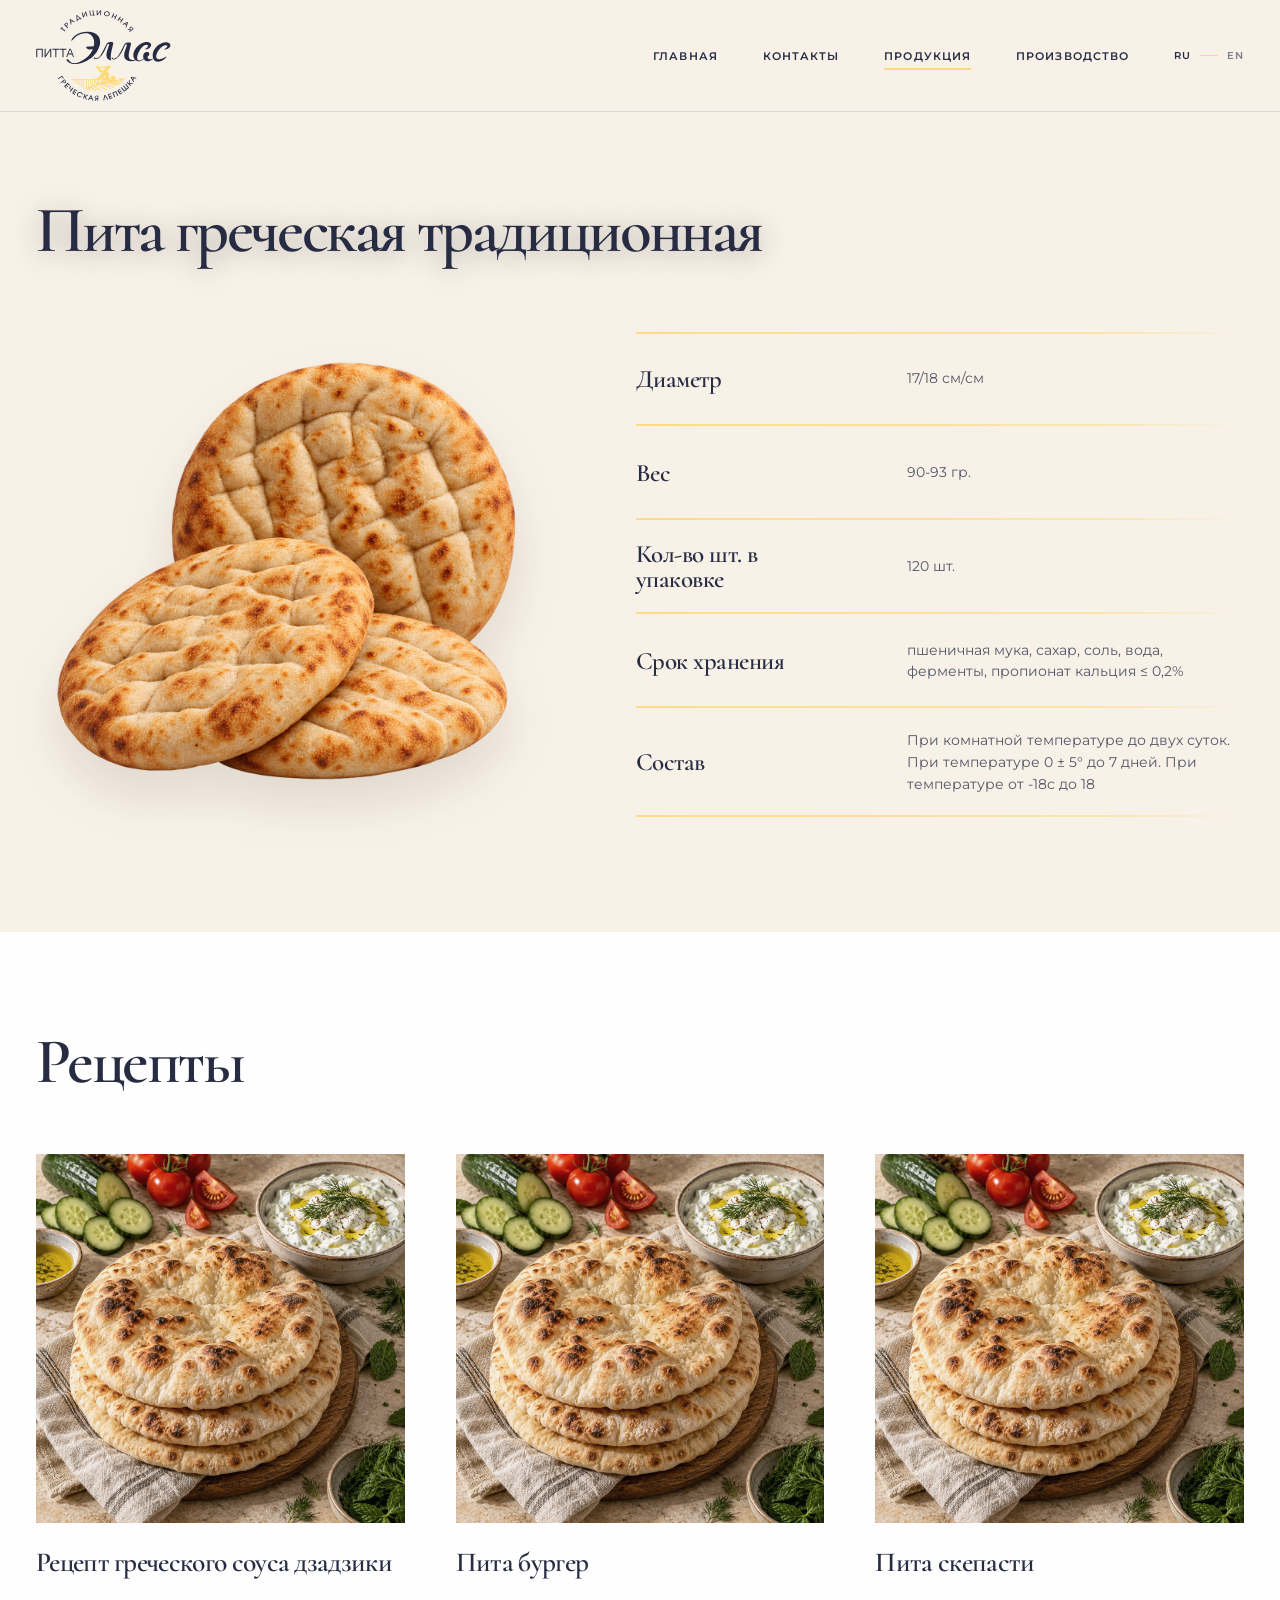
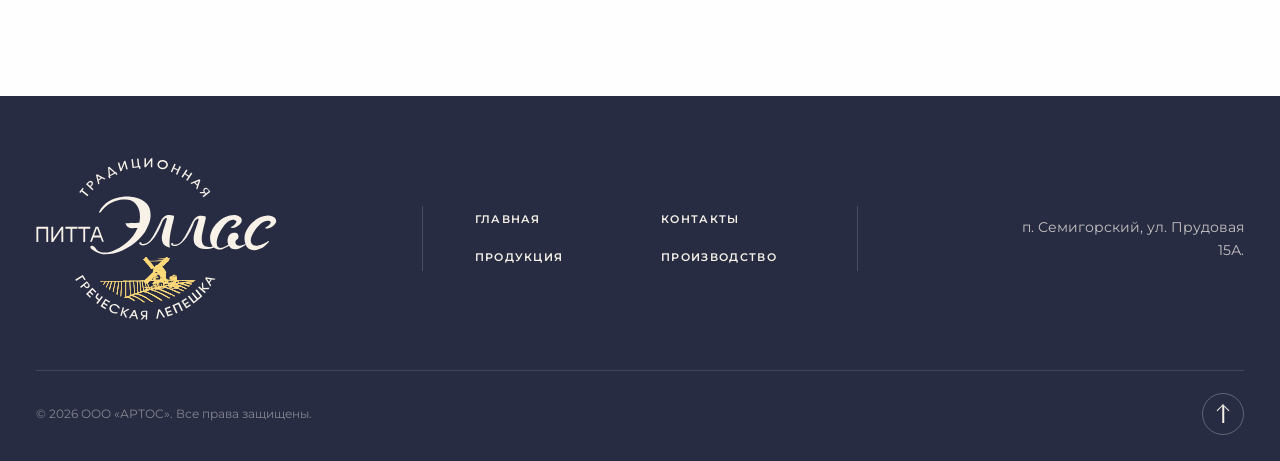
==== product.html @ bfc084a7 "Add generated recipe placeholder image" ====
<!doctype html>
<html lang="ru">
<head>
  <meta charset="utf-8">
  <meta name="viewport" content="width=device-width, initial-scale=1">
  <meta name="theme-color" content="#f7f1e8">
  <title>Пита греческая традиционная | Питта Эллас</title>
  <meta name="description" content="Пита греческая традиционная Питта Эллас">
  <link rel="preconnect" href="https://fonts.googleapis.com">
  <link rel="preconnect" href="https://fonts.gstatic.com" crossorigin>
  <link href="https://fonts.googleapis.com/css2?family=Cormorant:ital,wght@0,500;0,600;0,700;1,600&family=Montserrat:wght@400;500;600&display=swap" rel="stylesheet">
  <link rel="stylesheet" href="styles.css?v=28">
  <link rel="stylesheet" href="product.css?v=5">
</head>
<body id="top">
  <header class="header">
    <div class="header__inner">
      <a class="logo" href="index.html#top" aria-label="Питта Эллас, на главную">
        <img src="assets/logo.svg" alt="Питта Эллас">
      </a>

      <div class="header__right">
        <nav class="nav" aria-label="Основная навигация">
          <a href="index.html#top">Главная</a>
          <a href="#contacts">Контакты</a>
          <a class="is-current" href="index.html#products">Продукция</a>
          <a href="index.html#production">Производство</a>
        </nav>
        <div class="language" aria-label="Выбор языка">
          <button class="is-active" type="button" aria-pressed="true">RU</button>
          <span></span>
          <button type="button" aria-pressed="false">EN</button>
        </div>
      </div>

      <button class="menu-button" type="button" aria-label="Открыть меню" aria-expanded="false" aria-controls="mobile-menu">
        <span></span><span></span>
      </button>

      <nav class="mobile-menu" id="mobile-menu" aria-label="Мобильная навигация">
        <a href="index.html#top">Главная</a>
        <a href="#contacts">Контакты</a>
        <a href="index.html#products">Продукция</a>
        <a href="index.html#production">Производство</a>
      </nav>
    </div>
  </header>

  <main class="product-page">
    <section class="product-detail" aria-labelledby="product-title">
      <div class="product-detail__inner">
        <h1 id="product-title">Пита греческая традиционная</h1>
        <div class="product-detail__grid">
          <div class="product-detail__visual">
            <img src="assets/pita-product-placeholder.png" alt="Пита греческая традиционная">
          </div>
          <dl class="product-specs">
            <div class="product-specs__row">
              <dt>Диаметр</dt>
              <dd>17/18 см/см</dd>
            </div>
            <div class="product-specs__row">
              <dt>Вес</dt>
              <dd>90-93 гр.</dd>
            </div>
            <div class="product-specs__row">
              <dt>Кол-во шт. в упаковке</dt>
              <dd>120 шт.</dd>
            </div>
            <div class="product-specs__row">
              <dt>Срок хранения</dt>
              <dd>пшеничная мука, сахар, соль, вода, ферменты, пропионат кальция ≤ 0,2%</dd>
            </div>
            <div class="product-specs__row">
              <dt>Состав</dt>
              <dd>При комнатной температуре до двух суток. При температуре 0 ± 5° до 7 дней. При температуре от -18с до 18</dd>
            </div>
          </dl>
        </div>
      </div>
    </section>

    <section class="recipes" aria-labelledby="recipes-title">
      <div class="recipes__inner">
        <h2 id="recipes-title">Рецепты</h2>
        <div class="recipes__grid">
          <article class="recipe-card">
            <div class="recipe-card__visual">
              <img src="assets/recipe-placeholder-v1.png" alt="">
            </div>
            <h3>Рецепт греческого соуса дзадзики</h3>
          </article>
          <article class="recipe-card">
            <div class="recipe-card__visual">
              <img src="assets/recipe-placeholder-v1.png" alt="">
            </div>
            <h3>Пита бургер</h3>
          </article>
          <article class="recipe-card">
            <div class="recipe-card__visual">
              <img src="assets/recipe-placeholder-v1.png" alt="">
            </div>
            <h3>Пита скепасти</h3>
          </article>
        </div>
      </div>
    </section>
  </main>

  <footer class="footer" id="contacts">
    <div class="footer__inner">
      <div class="footer__main">
        <a class="footer__brand" href="#top" aria-label="Питта Эллас, наверх">
          <img src="assets/logo-light.svg" alt="Питта Эллас">
        </a>
        <nav class="footer__nav" aria-label="Навигация в подвале">
          <a href="index.html#top">Главная</a>
          <a href="#contacts">Контакты</a>
          <a href="index.html#products">Продукция</a>
          <a href="index.html#production">Производство</a>
        </nav>
        <div class="footer__address">
          <p>п. Семигорский, ул. Прудовая 15А.</p>
        </div>
      </div>
      <div class="footer__bottom">
        <p>© 2026 ООО «АРТОС». Все права защищены.</p>
        <a class="footer__top" href="#top" aria-label="Наверх"></a>
      </div>
    </div>
  </footer>

  <script src="script.js?v=6"></script>
</body>
</html>
---- styles.css ----
:root {
  --cream: #f7f1e8;
  --sand: #ede1d0;
  --navy: #272c43;
  --yellow: #ffda79;
  --white: #fefefe;
  --serif: "Cormorant", Georgia, serif;
  --sans: "Montserrat", "Century Gothic", sans-serif;
  --ease: cubic-bezier(.2, .75, .25, 1);
}

*, *::before, *::after { box-sizing: border-box; }

html {
  background: var(--navy);
  scroll-behavior: smooth;
}

body {
  margin: 0;
  color: var(--navy);
  background: var(--cream);
  font-family: var(--sans);
  -webkit-font-smoothing: antialiased;
}

a { color: inherit; text-decoration: none; }
button { color: inherit; font: inherit; }

.hero {
  position: relative;
  min-height: max(650px, calc(100svh - 112px));
  overflow: hidden;
  isolation: isolate;
  background: #6e4d35;
}

.hero__slider {
  position: absolute;
  z-index: -4;
  inset: 0;
  width: 100%;
  height: 100%;
  overflow: hidden;
}

.hero__track {
  width: 100%;
  height: 100%;
  display: flex;
  transform: translate3d(0, 0, 0);
  transition: transform .9s var(--ease);
  will-change: transform;
}

.hero__slide {
  position: relative;
  flex: 0 0 100%;
  width: 100%;
  height: 100%;
}

.hero__slide img {
  position: absolute;
  inset: 0;
  width: 100%;
  height: 100%;
  object-fit: cover;
  object-position: center;
}

.hero__shade {
  position: absolute;
  z-index: -3;
  inset: 0;
  background:
    linear-gradient(90deg, rgba(19, 21, 29, .42) 0%, rgba(19, 21, 29, .28) 28%, rgba(19, 21, 29, .10) 49%, transparent 68%),
    linear-gradient(180deg, rgba(19, 21, 29, .32) 0%, transparent 22%, transparent 82%, rgba(19, 21, 29, .12) 100%);
}

.hero__grain {
  position: absolute;
  z-index: 10;
  inset: 0;
  pointer-events: none;
  opacity: .1;
  mix-blend-mode: soft-light;
  background-image: url("data:image/svg+xml,%3Csvg viewBox='0 0 180 180' xmlns='http://www.w3.org/2000/svg'%3E%3Cfilter id='n'%3E%3CfeTurbulence type='fractalNoise' baseFrequency='.92' numOctaves='4' stitchTiles='stitch'/%3E%3C/filter%3E%3Crect width='100%25' height='100%25' filter='url(%23n)' opacity='.3'/%3E%3C/svg%3E");
}

.header {
  position: sticky;
  z-index: 50;
  top: 0;
  height: 112px;
  background: rgba(247, 241, 232, .97);
  border-bottom: 1px solid rgba(39, 44, 67, .12);
  backdrop-filter: blur(16px);
}

.header__inner {
  position: relative;
  width: min(calc(100% - 72px), 1460px);
  height: 100%;
  margin-inline: auto;
  display: flex;
  align-items: center;
  justify-content: space-between;
  gap: 48px;
}

.nav {
  display: flex;
  align-items: center;
  gap: clamp(34px, 3.5vw, 64px);
}

.nav a {
  position: relative;
  padding: 14px 0;
  color: var(--navy);
  font-size: 11px;
  font-weight: 600;
  letter-spacing: .1em;
  text-transform: uppercase;
  white-space: nowrap;
}

.nav a::after {
  content: "";
  position: absolute;
  left: 0;
  right: 0;
  bottom: 7px;
  height: 2px;
  background: var(--yellow);
  transform: scaleX(0);
  transform-origin: right;
  transition: transform .35s var(--ease);
}

.nav a:hover::after,
.nav a.is-current::after {
  transform: scaleX(1);
  transform-origin: left;
}

.logo {
  flex: 0 0 auto;
  width: auto;
  height: calc(100% - 20px);
  display: block;
  transition: transform .4s var(--ease);
}

.logo:hover { transform: translateY(-2px); }

.logo img {
  display: block;
  width: auto;
  height: 100%;
}

.header__right {
  display: flex;
  align-items: center;
  gap: clamp(34px, 3.5vw, 64px);
}

.language {
  display: flex;
  align-items: center;
  gap: 9px;
  color: var(--navy);
}

.language button {
  appearance: none;
  padding: 5px 0;
  border: 0;
  background: transparent;
  font-size: 10px;
  font-weight: 600;
  letter-spacing: .1em;
  opacity: .58;
  cursor: pointer;
}

.language button.is-active { opacity: 1; }
.language span { width: 18px; height: 1px; background: var(--yellow); }

.menu-button,
.mobile-menu { display: none; }

.slider-controls {
  display: flex;
  flex: 0 0 auto;
  gap: 10px;
}

.slider-arrow {
  width: 52px;
  height: 52px;
  padding: 0;
  display: grid;
  place-items: center;
  border: 1px solid rgba(254, 254, 254, .72);
  border-radius: 50%;
  color: var(--white);
  background: rgba(39, 44, 67, .18);
  backdrop-filter: blur(8px);
  cursor: pointer;
  transition: color .3s ease, background .3s ease, border-color .3s ease, transform .3s var(--ease);
}

.slider-arrow:hover {
  color: var(--navy);
  background: var(--yellow);
  border-color: var(--yellow);
  transform: translateY(-2px);
}

.slider-arrow svg {
  width: 20px;
  height: 20px;
  fill: none;
  stroke: currentColor;
  stroke-width: 1.6;
  stroke-linecap: round;
  stroke-linejoin: round;
}

.hero__content {
  width: min(calc(100% - 72px), 1460px);
  min-height: max(650px, calc(100svh - 112px));
  margin-inline: auto;
  padding: 56px 0 70px;
  display: flex;
  flex-direction: column;
  justify-content: center;
  align-items: flex-start;
  animation: content-in .8s .08s var(--ease) both;
}

h1 {
  max-width: 780px;
  margin: 0;
  color: var(--white);
  font-family: var(--serif);
  font-weight: 600;
  letter-spacing: -.035em;
  text-shadow: 0 3px 28px rgba(0, 0, 0, .34);
}

h1 > span { display: block; }

.title-brand {
  font-size: clamp(58px, 5.2vw, 84px);
  line-height: .9;
}

.title-rank {
  position: relative;
  width: fit-content;
  display: flex;
  align-items: center;
  gap: 22px;
  margin-top: 15px;
  padding-bottom: 13px;
}

.title-rank::after {
  content: "";
  position: absolute;
  left: 26px;
  right: -18px;
  bottom: 0;
  height: 5px;
  background: linear-gradient(90deg, var(--yellow) 0 82%, rgba(255, 218, 121, .12) 100%);
  clip-path: polygon(0 38%, 96% 0, 100% 42%, 97% 72%, 0 100%);
  transform: rotate(-1deg);
}

.title-rank b {
  width: auto;
  height: auto;
  flex: 0 0 auto;
  display: block;
  color: var(--yellow);
  background: transparent;
  font-size: clamp(60px, 5.4vw, 86px);
  font-weight: 700;
  line-height: .86;
  text-shadow: 0 3px 28px rgba(0, 0, 0, .24);
  transform: none;
}

.title-rank span {
  font-size: clamp(52px, 5vw, 80px);
  line-height: .9;
}

.title-production {
  margin-top: 18px;
  padding-left: 4px;
  font-family: var(--sans);
  font-size: clamp(13px, 1.2vw, 17px);
  font-weight: 600;
  letter-spacing: .18em;
  line-height: 1.2;
  text-transform: uppercase;
}

.title-product {
  margin-top: 4px;
  color: var(--sand);
  font-size: clamp(55px, 5.2vw, 84px);
  font-style: italic;
  line-height: .92;
}

.hero__lead {
  max-width: 590px;
  margin: 28px 0 0;
  color: rgba(254, 254, 254, .9);
  font-size: clamp(14px, 1.05vw, 16px);
  line-height: 1.7;
  text-shadow: 0 2px 18px rgba(0, 0, 0, .34);
}

.hero__toolbar {
  position: relative;
  z-index: 15;
  width: 100%;
  margin-top: 34px;
  display: flex;
  align-items: center;
  justify-content: space-between;
  gap: 28px;
}

.hero__actions {
  display: flex;
  flex-wrap: wrap;
  gap: 12px;
}

.button {
  min-height: 56px;
  padding: 0 30px;
  display: inline-flex;
  align-items: center;
  justify-content: center;
  border: 1px solid var(--yellow);
  border-radius: 2px;
  font-size: 10px;
  font-weight: 600;
  letter-spacing: .12em;
  text-transform: uppercase;
  transition: transform .3s var(--ease), color .3s ease, background .3s ease;
}

.button:hover { transform: translateY(-3px); }
.button--primary { color: var(--navy); background: var(--yellow); }
.button--primary:hover { background: var(--cream); border-color: var(--cream); }
.button--secondary { color: var(--white); background: rgba(19, 21, 29, .08); backdrop-filter: blur(6px); }
.button--secondary:hover { color: var(--navy); background: var(--yellow); }

.benefits {
  padding: 28px 0;
  color: var(--navy);
  background: var(--cream);
  border-top: 1px solid rgba(39, 44, 67, .08);
  border-bottom: 1px solid rgba(39, 44, 67, .08);
}

.benefits__inner {
  width: min(calc(100% - 72px), 1320px);
  margin-inline: auto;
  display: grid;
  grid-template-columns: repeat(3, minmax(0, 1fr));
  gap: clamp(20px, 3vw, 42px);
}

.benefit {
  display: flex;
  flex-direction: row;
  align-items: center;
  justify-content: center;
  gap: 18px;
  text-align: left;
}

.benefit__icon {
  position: relative;
  flex: 0 0 72px;
  width: 72px;
  height: 72px;
  display: grid;
  place-items: center;
  overflow: hidden;
  border: 0;
  border-radius: 50%;
  background: rgba(254, 254, 254, .62);
}

.benefit__icon img {
  position: absolute;
  top: 50%;
  left: 50%;
  display: block;
  width: 124px;
  height: 124px;
  max-width: none;
  object-fit: contain;
  transform: translate(-50%, -50%);
}

.benefit:nth-child(2) .benefit__icon img {
  width: 106px;
  height: 106px;
}

.benefit:nth-child(3) .benefit__icon img {
  width: 94px;
  height: 94px;
}

.benefit p {
  margin: 0;
  font-family: var(--serif);
  font-size: clamp(18px, 1.55vw, 22px);
  font-weight: 600;
  line-height: 1.2;
  white-space: nowrap;
}

.about {
  scroll-margin-top: 112px;
  padding: 118px 0;
  color: var(--navy);
  background: var(--white);
}

.about__inner {
  width: min(calc(100% - 72px), 1320px);
  margin-inline: auto;
  display: grid;
  grid-template-columns: minmax(0, .9fr) minmax(420px, 1.1fr);
  align-items: center;
  gap: clamp(70px, 10vw, 150px);
}

.about__copy {
  position: relative;
  padding-left: 30px;
}

.about__copy::before {
  content: "";
  position: absolute;
  top: 6px;
  bottom: 4px;
  left: 0;
  width: 3px;
  background: var(--yellow);
}

.about h2 {
  margin: 0;
  font-family: var(--serif);
  font-size: clamp(52px, 5vw, 76px);
  font-weight: 600;
  letter-spacing: -.035em;
  line-height: .95;
}

.about p {
  max-width: 590px;
  margin: 30px 0 0;
  color: rgba(39, 44, 67, .72);
  font-size: clamp(14px, 1.25vw, 17px);
  line-height: 1.8;
}

.about__visual {
  display: grid;
  place-items: center;
}

.about__visual img {
  display: block;
  width: min(100%, 520px);
  height: auto;
}

.products {
  scroll-margin-top: 112px;
  padding: 118px 0 132px;
  color: var(--navy);
  background: var(--cream);
}

.products__inner {
  width: min(calc(100% - 72px), 1320px);
  margin-inline: auto;
}

.products__header {
  text-align: center;
}

.products__header h2 {
  margin: 0;
  font-family: var(--serif);
  font-size: clamp(52px, 5vw, 76px);
  font-weight: 600;
  letter-spacing: -.035em;
  line-height: .95;
}

.products__header p {
  margin: 18px 0 0;
  color: rgba(39, 44, 67, .7);
  font-size: clamp(14px, 1.3vw, 18px);
  line-height: 1.55;
}

.products__grid {
  margin-top: 78px;
  display: grid;
  grid-template-columns: repeat(3, minmax(0, 1fr));
  column-gap: clamp(30px, 4vw, 58px);
  row-gap: 90px;
}

.product-card {
  min-width: 0;
  text-align: center;
}

.product-card__target {
  display: block;
}

.product-card__visual {
  height: clamp(240px, 23vw, 320px);
  margin-bottom: 30px;
  display: grid;
  place-items: center;
}

.product-card__visual img {
  width: 90%;
  height: 90%;
  object-fit: contain;
  filter: drop-shadow(0 24px 24px rgba(88, 55, 31, .13));
  transition: transform .55s var(--ease), filter .55s ease;
}

.product-card:hover .product-card__visual img {
  transform: translateY(-8px);
  filter: drop-shadow(0 32px 28px rgba(88, 55, 31, .18));
}

.product-card__footer {
  position: relative;
  min-height: 78px;
  padding-inline: 0;
  display: flex;
  align-items: flex-end;
  justify-content: center;
}

.product-card h3 {
  position: relative;
  width: fit-content;
  max-width: 100%;
  margin: 0 auto;
  padding: 0 28px 15px;
  font-family: var(--serif);
  font-size: clamp(28px, 2.35vw, 36px);
  font-weight: 600;
  letter-spacing: -.025em;
  line-height: .96;
}

.product-card h3::after {
  content: "";
  position: absolute;
  left: 0;
  right: 0;
  bottom: 0;
  height: 2px;
  background: linear-gradient(90deg, transparent, var(--yellow) 10% 90%, transparent);
}

.product-card__link {
  position: absolute;
  top: 50%;
  right: 0;
  width: 42px;
  height: 42px;
  display: none;
  place-items: center;
  border: 1px solid rgba(39, 44, 67, .22);
  border-radius: 50%;
  color: var(--navy);
  background: rgba(254, 254, 254, .62);
  box-shadow: 0 8px 22px rgba(39, 44, 67, .07);
  backdrop-filter: blur(7px);
  transform: translateY(-50%);
  transition: color .3s ease, background .3s ease, border-color .3s ease, transform .3s var(--ease);
}

.product-card__link:hover {
  color: var(--navy);
  background: var(--yellow);
  border-color: var(--yellow);
  transform: translate(4px, -50%);
}

.product-card__link img {
  width: 36px;
  height: 36px;
  display: block;
  object-fit: contain;
  transition: filter .3s ease;
}

.product-card__link:hover img {
  filter: none;
}

.partners {
  padding: 94px 0 104px;
  color: var(--navy);
  background: var(--white);
}

.partners__inner {
  width: min(calc(100% - 72px), 1320px);
  margin-inline: auto;
}

.partners__header {
  text-align: center;
}

.partners__header h2 {
  margin: 0;
  font-family: var(--serif);
  font-size: clamp(52px, 5vw, 76px);
  font-weight: 600;
  letter-spacing: -.035em;
  line-height: .95;
}

.partners__header p {
  margin: 18px 0 0;
  color: rgba(39, 44, 67, .58);
  font-size: clamp(14px, 1.2vw, 17px);
  line-height: 1.55;
}

.partners__grid {
  display: grid;
  grid-template-columns: repeat(4, minmax(0, 1fr));
  gap: 1px;
  margin-top: 68px;
  background: rgba(39, 44, 67, .09);
}

.partner-logo {
  display: flex;
  min-height: 176px;
  align-items: center;
  justify-content: center;
  padding: 30px;
  background: var(--white);
  transition: background-color .35s ease;
}

.partner-logo img {
  display: block;
  max-width: 100%;
  max-height: 108px;
  object-fit: contain;
  filter: grayscale(1) contrast(.96);
  opacity: .68;
  transition: filter .35s ease, opacity .35s ease, transform .35s ease;
}

.partner-logo--wide img {
  width: min(82%, 230px);
  max-height: 88px;
}

.partner-logo--round img {
  width: 108px;
  height: 108px;
}

.partner-logo--large img {
  width: 122px;
  height: 122px;
  max-height: 122px;
}

.partner-logo:hover {
  background: rgba(247, 241, 232, .58);
}

.partner-logo:hover img {
  filter: none;
  opacity: 1;
  transform: scale(1.035);
}

.partner-logo--inverse img {
  filter: brightness(0);
  opacity: .68;
}

.partner-logo--inverse:hover {
  background: var(--navy);
}

.partner-logo--inverse:hover img {
  filter: none;
}

.footer {
  padding: 62px 0 26px;
  color: var(--cream);
  background: var(--navy);
}

.footer__inner {
  width: min(calc(100% - 72px), 1380px);
  margin-inline: auto;
}

.footer__main {
  display: grid;
  grid-template-columns: minmax(220px, 1fr) minmax(400px, 1.35fr) minmax(220px, 1fr);
  gap: clamp(36px, 5vw, 86px);
  align-items: center;
}

.footer__brand {
  display: inline-flex;
  justify-self: start;
}

.footer__brand img {
  display: block;
  width: clamp(220px, 19vw, 278px);
  height: auto;
}

.footer__nav {
  display: grid;
  grid-template-columns: repeat(2, minmax(120px, 1fr));
  gap: 22px 42px;
  padding: 6px clamp(34px, 4vw, 64px);
  border-right: 1px solid rgba(247, 241, 232, .16);
  border-left: 1px solid rgba(247, 241, 232, .16);
}

.footer__nav a {
  position: relative;
  width: fit-content;
  color: var(--cream);
  font-size: 11px;
  font-weight: 600;
  letter-spacing: .12em;
  line-height: 1.4;
  text-transform: uppercase;
  transition: color .25s ease;
}

.footer__nav a:hover {
  color: var(--yellow);
}

.footer__nav a::after {
  content: "";
  position: absolute;
  right: 0;
  bottom: -7px;
  left: 0;
  height: 1px;
  background: var(--yellow);
  transform: scaleX(0);
  transform-origin: left;
  transition: transform .25s ease;
}

.footer__nav a:hover::after {
  transform: scaleX(1);
}

.footer__address {
  justify-self: end;
  max-width: 250px;
  text-align: right;
}

.footer__address p,
.footer__bottom p {
  margin: 0;
}

.footer__address p {
  color: rgba(247, 241, 232, .76);
  font-size: 14px;
  line-height: 1.65;
}

.footer__bottom {
  display: flex;
  align-items: center;
  justify-content: space-between;
  margin-top: 50px;
  padding-top: 22px;
  border-top: 1px solid rgba(247, 241, 232, .13);
  color: rgba(247, 241, 232, .46);
  font-size: 12px;
  line-height: 1.6;
}

.footer__top {
  position: relative;
  width: 42px;
  height: 42px;
  flex: 0 0 42px;
  border: 1px solid rgba(247, 241, 232, .28);
  border-radius: 50%;
  color: var(--cream);
  transition: border-color .25s ease, color .25s ease, transform .25s ease;
}

.footer__top::before {
  content: "";
  position: absolute;
  top: 12px;
  left: 50%;
  width: 9px;
  height: 9px;
  border-top: 1.5px solid currentColor;
  border-left: 1.5px solid currentColor;
  transform: translateX(-50%) rotate(45deg);
}

.footer__top::after {
  content: "";
  position: absolute;
  top: 12px;
  left: 50%;
  width: 1.5px;
  height: 17px;
  background: currentColor;
  transform: translateX(-50%);
}

.footer__top:hover {
  border-color: var(--yellow);
  color: var(--yellow);
  transform: translateY(-3px);
}

body.has-dialog {
  overflow: hidden;
}

.partner-dialog {
  width: min(calc(100% - 40px), 820px);
  max-width: none;
  padding: 0;
  overflow: hidden;
  color: var(--navy);
  background: var(--cream);
  border: 0;
  border-radius: 2px;
  box-shadow: 0 30px 90px rgba(19, 21, 29, .35);
}

.partner-dialog::backdrop {
  background: rgba(19, 21, 29, .62);
  backdrop-filter: blur(5px);
}

.partner-dialog[open] {
  animation: dialog-in .4s var(--ease) both;
}

.partner-dialog__layout {
  display: grid;
  grid-template-columns: 250px minmax(0, 1fr);
  min-height: 520px;
}

.partner-dialog__brand {
  display: flex;
  align-items: center;
  justify-content: center;
  padding: 40px 30px;
  background: var(--navy);
}

.partner-dialog__brand img {
  display: block;
  width: 205px;
  max-width: 100%;
  height: auto;
}

.partner-dialog__content {
  position: relative;
  padding: 66px 64px 58px;
}

.partner-dialog__content h2 {
  max-width: 360px;
  margin: 0 0 48px;
  font-family: var(--serif);
  font-size: clamp(48px, 5vw, 66px);
  font-weight: 600;
  letter-spacing: -.035em;
  line-height: .9;
}

.partner-dialog__close {
  position: absolute;
  top: 24px;
  right: 24px;
  width: 38px;
  height: 38px;
  padding: 0;
  cursor: pointer;
  background: transparent;
  border: 1px solid rgba(39, 44, 67, .18);
  border-radius: 50%;
  transition: border-color .25s ease, transform .25s ease;
}

.partner-dialog__close::before,
.partner-dialog__close::after {
  content: "";
  position: absolute;
  top: 50%;
  left: 50%;
  width: 14px;
  height: 1.5px;
  background: currentColor;
}

.partner-dialog__close::before {
  transform: translate(-50%, -50%) rotate(45deg);
}

.partner-dialog__close::after {
  transform: translate(-50%, -50%) rotate(-45deg);
}

.partner-dialog__close:hover {
  border-color: var(--yellow);
  transform: rotate(5deg);
}

.partner-form {
  display: grid;
  gap: 28px;
}

.partner-form label {
  display: grid;
  gap: 9px;
}

.partner-form label span {
  font-size: 10px;
  font-weight: 600;
  letter-spacing: .13em;
  text-transform: uppercase;
}

.partner-form input {
  width: 100%;
  padding: 7px 0 12px;
  color: var(--navy);
  background: transparent;
  border: 0;
  border-bottom: 1px solid rgba(39, 44, 67, .28);
  border-radius: 0;
  outline: 0;
  font: 16px/1.4 var(--sans);
  transition: border-color .25s ease;
}

.partner-form input:focus {
  border-bottom-color: var(--yellow);
}

.partner-form__submit {
  min-height: 54px;
  margin-top: 6px;
  padding: 0 28px;
  cursor: pointer;
  color: var(--navy);
  background: var(--yellow);
  border: 1px solid var(--yellow);
  font-size: 10px;
  font-weight: 600;
  letter-spacing: .12em;
  text-transform: uppercase;
  transition: color .25s ease, background-color .25s ease;
}

.partner-form__submit:hover {
  color: var(--cream);
  background: var(--navy);
  border-color: var(--navy);
}

@keyframes dialog-in {
  from { opacity: 0; transform: translateY(24px) scale(.985); }
  to { opacity: 1; transform: none; }
}

@keyframes image-in {
  from { opacity: 0; transform: scale(1.025); }
  to { opacity: 1; transform: none; }
}

@keyframes content-in {
  from { opacity: 0; transform: translateY(20px); }
  to { opacity: 1; transform: none; }
}

@media (max-width: 1100px) {
  .header__inner { gap: 30px; }
  .nav, .header__right { gap: 24px; }
  .nav a { font-size: 9px; }
}

@media (max-width: 820px) {
  .hero { min-height: max(680px, calc(100svh - 88px)); }
  .hero__slide img { object-position: 63% center; }
  .hero__shade {
    background:
      linear-gradient(90deg, rgba(19, 21, 29, .48), rgba(19, 21, 29, .24) 58%, rgba(19, 21, 29, .08)),
      linear-gradient(180deg, rgba(19, 21, 29, .32), transparent 30%, transparent 75%, rgba(19, 21, 29, .16));
  }
  .header { height: 88px; }
  .header__inner {
    width: calc(100% - 40px);
  }
  .nav, .header__right { display: none; }
  .menu-button {
    display: block;
    width: 46px;
    height: 46px;
    padding: 0;
    border: 1px solid rgba(39, 44, 67, .3);
    border-radius: 50%;
    background: transparent;
    cursor: pointer;
  }
  .menu-button span {
    display: block;
    width: 17px;
    height: 1px;
    margin: 5px auto;
    background: var(--navy);
    transition: transform .3s var(--ease);
  }
  .menu-button[aria-expanded="true"] span:first-child { transform: translateY(3px) rotate(45deg); }
  .menu-button[aria-expanded="true"] span:last-child { transform: translateY(-3px) rotate(-45deg); }
  .mobile-menu {
    position: absolute;
    top: 88px;
    left: -20px;
    right: -20px;
    padding: 22px 20px;
    background: rgba(39, 44, 67, .96);
    border-bottom: 1px solid rgba(254, 254, 254, .18);
  }
  .mobile-menu.is-open { display: grid; }
  .mobile-menu a {
    padding: 13px 0;
    border-bottom: 1px solid rgba(254, 254, 254, .14);
    color: var(--white);
    font-size: 10px;
    font-weight: 600;
    letter-spacing: .12em;
    text-transform: uppercase;
  }
  .hero__content {
    width: calc(100% - 40px);
    min-height: max(680px, calc(100svh - 88px));
    padding: 70px 0 90px;
  }
  h1 { max-width: 620px; }
  .slider-arrow { width: 46px; height: 46px; }
  .benefits { padding: 24px 0; }
  .benefits__inner { width: calc(100% - 40px); gap: 18px; }
  .benefit { flex-direction: column; gap: 10px; text-align: center; }
  .benefit__icon { width: 64px; height: 64px; flex-basis: 64px; }
  .benefit__icon img { width: 112px; height: 112px; }
  .benefit p { font-size: 15px; }
  .about { scroll-margin-top: 88px; padding: 88px 0; }
  .about__inner { width: calc(100% - 40px); grid-template-columns: 1fr 1fr; gap: 46px; }
  .about__copy { padding-left: 22px; }
  .products { scroll-margin-top: 88px; padding: 88px 0 100px; }
  .products__inner { width: calc(100% - 40px); }
  .products__grid { grid-template-columns: repeat(2, minmax(0, 1fr)); margin-top: 60px; column-gap: 34px; row-gap: 72px; }
  .product-card__visual { height: clamp(230px, 40vw, 330px); margin-bottom: 24px; }
  .partners { padding: 80px 0 88px; }
  .partners__inner { width: calc(100% - 40px); }
  .partners__grid { grid-template-columns: repeat(2, minmax(0, 1fr)); margin-top: 56px; }
  .footer__inner { width: calc(100% - 40px); }
  .footer__main { grid-template-columns: 190px minmax(0, 1fr); gap: 34px; }
  .footer__brand img { width: 205px; }
  .footer__nav { gap: 20px 28px; padding: 8px 0 8px 34px; border-right: 0; }
  .footer__address { grid-column: 1 / -1; justify-self: center; max-width: none; text-align: center; }
}

@media (max-width: 560px) {
  .hero__slide img { object-position: 68% center; }
  .hero__shade {
    background:
      linear-gradient(90deg, rgba(19, 21, 29, .52), rgba(19, 21, 29, .30) 70%, rgba(19, 21, 29, .14)),
      linear-gradient(180deg, rgba(19, 21, 29, .32), transparent 30%, transparent 75%, rgba(19, 21, 29, .20));
  }
  .title-brand { font-size: clamp(46px, 13.4vw, 62px); }
  .title-rank { gap: 14px; margin-top: 12px; }
  .title-rank::after { left: 16px; right: -8px; height: 4px; }
  .title-rank b { width: auto; height: auto; font-size: 50px; }
  .title-rank span { font-size: clamp(43px, 12.5vw, 58px); }
  .title-production { margin-top: 15px; font-size: 10px; letter-spacing: .14em; }
  .title-product { font-size: clamp(45px, 13vw, 60px); }
  .hero__lead { margin-top: 24px; font-size: 13px; line-height: 1.62; }
  .hero__toolbar { margin-top: 28px; flex-direction: column; align-items: flex-end; }
  .hero__actions { width: 100%; }
  .button { width: 100%; min-height: 52px; }
  .slider-arrow { width: 42px; height: 42px; }
  .benefits { padding: 24px 0; }
  .benefits__inner { grid-template-columns: 1fr; gap: 16px; }
  .benefit { flex-direction: row; justify-content: flex-start; gap: 16px; text-align: left; }
  .benefit p { font-size: 18px; }
  .about { padding: 72px 0 78px; }
  .about__inner { grid-template-columns: 1fr; gap: 52px; }
  .about__visual { order: -1; }
  .about__visual img { width: min(86%, 360px); }
  .about p { margin-top: 24px; }
  .products { padding: 72px 0 84px; }
  .products__grid { grid-template-columns: 1fr; margin-top: 50px; row-gap: 64px; }
  .product-card__visual { height: min(78vw, 360px); }
  .product-card__visual { margin-bottom: 20px; }
  .product-card__footer { min-height: 72px; padding-inline: 0; }
  .product-card__link { width: 40px; height: 40px; }
  .partners { padding: 68px 0 72px; }
  .partners__grid { margin-top: 44px; }
  .partner-logo { min-height: 132px; padding: 22px 16px; }
  .partner-logo img { max-height: 84px; }
  .partner-logo--wide img { width: min(90%, 180px); max-height: 68px; }
  .partner-logo--round img { width: 78px; height: 78px; }
  .partner-logo--large img { width: 88px; height: 88px; max-height: 88px; }
  .footer { padding: 46px 0 24px; }
  .footer__main { grid-template-columns: 1fr; gap: 36px; }
  .footer__brand { justify-self: center; }
  .footer__brand img { width: min(68vw, 230px); }
  .footer__nav { width: 100%; gap: 18px 20px; padding: 28px 0; border-right: 0; border-left: 0; border-top: 1px solid rgba(247, 241, 232, .14); border-bottom: 1px solid rgba(247, 241, 232, .14); }
  .footer__nav a { justify-self: center; font-size: 10px; }
  .footer__address { justify-self: center; text-align: center; }
  .footer__address p { font-size: 13px; }
  .footer__bottom { margin-top: 34px; padding-top: 20px; text-align: left; font-size: 11px; }
  .footer__top { width: 40px; height: 40px; flex-basis: 40px; margin-left: 24px; }
  .partner-dialog { width: min(calc(100% - 24px), 460px); }
  .partner-dialog__layout { grid-template-columns: 1fr; min-height: 0; }
  .partner-dialog__brand { min-height: 112px; padding: 18px 72px; }
  .partner-dialog__brand img { width: 178px; }
  .partner-dialog__content { padding: 42px 28px 32px; }
  .partner-dialog__content h2 { margin-bottom: 34px; font-size: 46px; }
  .partner-dialog__close { top: 18px; right: 18px; color: var(--cream); border-color: rgba(247, 241, 232, .36); transform: translateY(-112px); }
  .partner-dialog__close:hover { border-color: var(--yellow); transform: translateY(-112px) rotate(5deg); }
  .partner-form { gap: 22px; }
}

@media (prefers-reduced-motion: reduce) {
  *, *::before, *::after { animation: none !important; transition: none !important; }
}
---- product.css ----
.product-page {
  background: var(--cream);
}

.product-detail {
  padding: 88px 0 108px;
  background: var(--cream);
}

.product-detail__inner,
.recipes__inner {
  width: min(calc(100% - 72px), 1320px);
  margin-inline: auto;
}

.product-detail h1,
.recipes h2 {
  margin: 0;
  font-family: var(--serif);
  font-weight: 600;
  letter-spacing: -.04em;
  line-height: .95;
}

.product-detail h1 {
  max-width: none;
  color: var(--navy);
  font-size: clamp(52px, 5.1vw, 74px);
  white-space: nowrap;
}

.product-detail__grid {
  display: grid;
  grid-template-columns: minmax(0, .9fr) minmax(460px, 1.1fr);
  gap: clamp(64px, 8vw, 118px);
  align-items: center;
  margin-top: 64px;
}

.product-detail__visual {
  position: relative;
  display: grid;
  min-height: 490px;
  place-items: center;
  background: transparent;
}

.product-detail__visual img {
  position: relative;
  z-index: 1;
  width: 100%;
  height: 100%;
  object-fit: contain;
  filter: drop-shadow(0 26px 24px rgba(88, 55, 31, .13));
}

.product-specs {
  margin: 0;
}

.product-specs__row {
  position: relative;
  display: grid;
  grid-template-columns: minmax(190px, .78fr) minmax(0, 1.22fr);
  min-height: 94px;
  background-image: linear-gradient(90deg, rgba(255, 218, 121, .9) 0%, rgba(255, 218, 121, .52) 76%, rgba(255, 218, 121, 0) 100%);
  background-repeat: no-repeat;
  background-position: left bottom;
  background-size: 100% 2px;
}

.product-specs__row:first-child::before {
  content: "";
  position: absolute;
  top: 0;
  right: 0;
  left: 0;
  height: 2px;
  background: linear-gradient(90deg, rgba(255, 218, 121, .9) 0%, rgba(255, 218, 121, .52) 76%, rgba(255, 218, 121, 0) 100%);
}

.product-specs dt,
.product-specs dd {
  display: flex;
  align-items: center;
  margin: 0;
  padding: 22px 0;
  line-height: 1.55;
}

.product-specs dt {
  padding-right: 28px;
  font-family: var(--serif);
  font-size: 25px;
  font-weight: 600;
  letter-spacing: -.02em;
  line-height: 1;
}

.product-specs dd {
  padding-left: 34px;
  color: rgba(39, 44, 67, .78);
  font-size: 14px;
}

.recipes {
  padding: 100px 0 118px;
  background: var(--white);
}

.recipes h2 {
  font-size: clamp(52px, 5vw, 74px);
}

.recipes__grid {
  display: grid;
  grid-template-columns: repeat(3, minmax(0, 1fr));
  gap: clamp(28px, 4vw, 54px);
  margin-top: 62px;
}

.recipe-card {
  min-width: 0;
}

.recipe-card__visual {
  position: relative;
  aspect-ratio: 1;
  overflow: hidden;
  background: var(--sand);
}

.recipe-card__visual img {
  width: 100%;
  height: 100%;
  object-fit: cover;
  filter: saturate(.88) contrast(.96);
  transition: transform .7s var(--ease), filter .45s ease;
}

.recipe-card:hover .recipe-card__visual img {
  transform: scale(1.035);
  filter: saturate(1) contrast(1);
}

.recipe-card h3 {
  margin: 25px 0 0;
  font-family: var(--serif);
  font-size: clamp(24px, 2.15vw, 32px);
  font-weight: 600;
  letter-spacing: -.025em;
  line-height: 1.08;
}

@media (max-width: 980px) {
  .product-detail h1 {
    white-space: normal;
  }

  .product-detail__grid {
    grid-template-columns: 1fr;
  }

  .product-detail__visual {
    min-height: 460px;
  }

  .recipes__grid {
    grid-template-columns: repeat(2, minmax(0, 1fr));
  }
}

@media (max-width: 560px) {
  .product-detail {
    padding: 62px 0 76px;
  }

  .product-detail__inner,
  .recipes__inner {
    width: calc(100% - 40px);
  }

  .product-detail h1 {
    font-size: 48px;
  }

  .product-detail__grid {
    gap: 42px;
    margin-top: 46px;
  }

  .product-detail__visual {
    min-height: 330px;
  }

  .product-specs__row {
    grid-template-columns: 1fr;
  }

  .product-specs dt,
  .product-specs dd {
    padding: 16px 0;
  }

  .product-specs dt {
    padding-bottom: 5px;
    font-size: 24px;
  }

  .product-specs dd {
    padding-top: 5px;
    border-left: 0;
  }

  .recipes {
    padding: 74px 0 84px;
  }

  .recipes__grid {
    grid-template-columns: 1fr;
    gap: 52px;
    margin-top: 44px;
  }

}
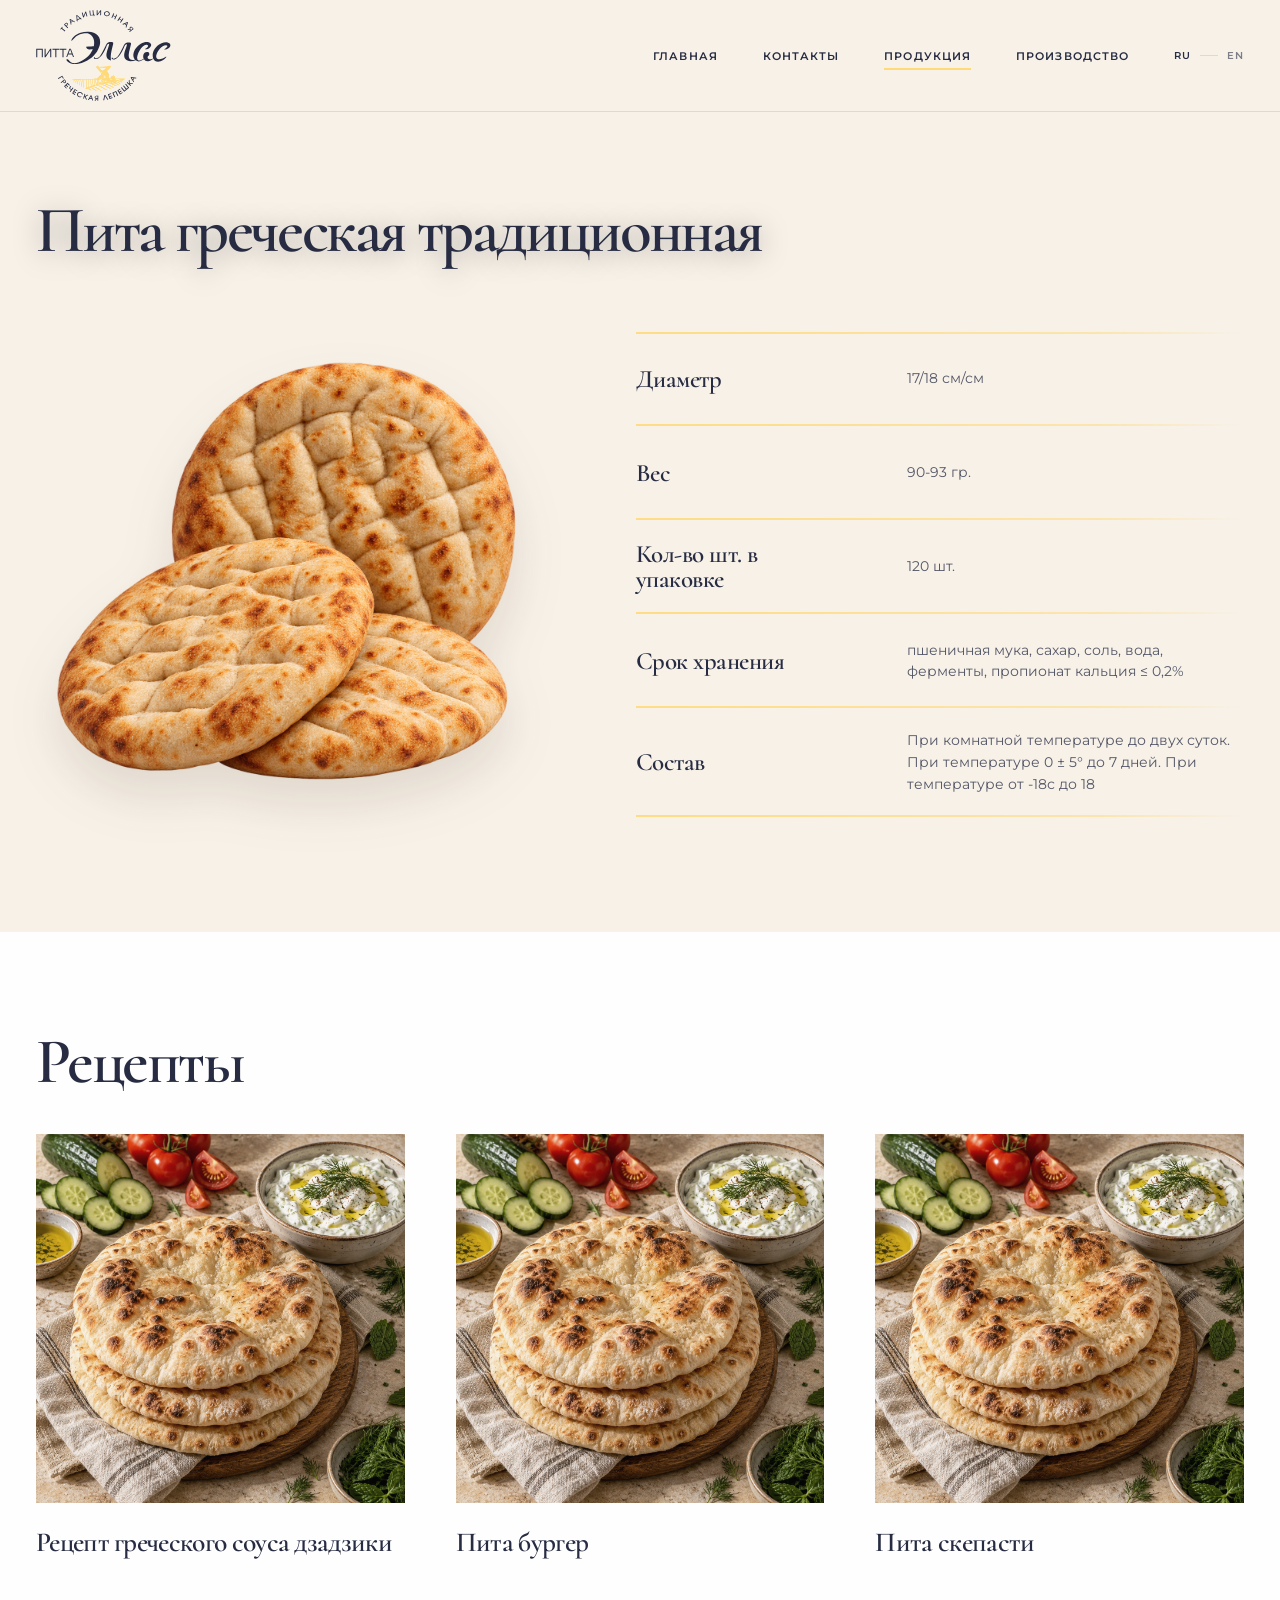
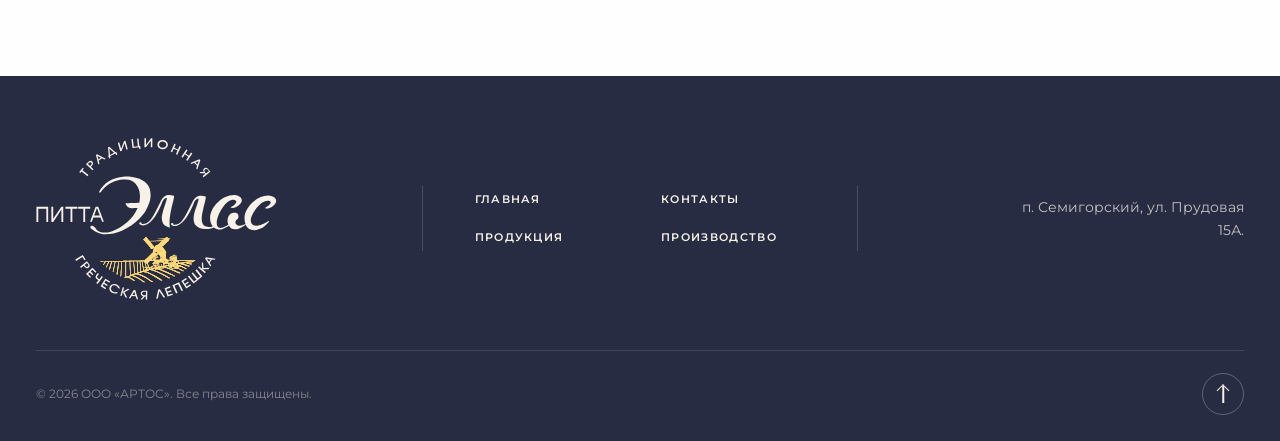
==== commit a6da1e92: "Tighten recipe heading spacing" ====
--- a/product.html
+++ b/product.html
@@ -10,7 +10,7 @@
   <link rel="preconnect" href="https://fonts.gstatic.com" crossorigin>
   <link href="https://fonts.googleapis.com/css2?family=Cormorant:ital,wght@0,500;0,600;0,700;1,600&family=Montserrat:wght@400;500;600&display=swap" rel="stylesheet">
   <link rel="stylesheet" href="styles.css?v=28">
-  <link rel="stylesheet" href="product.css?v=5">
+  <link rel="stylesheet" href="product.css?v=6">
 </head>
 <body id="top">
   <header class="header">
--- a/product.css
+++ b/product.css
@@ -116,7 +116,7 @@
   display: grid;
   grid-template-columns: repeat(3, minmax(0, 1fr));
   gap: clamp(28px, 4vw, 54px);
-  margin-top: 62px;
+  margin-top: 42px;
 }
 
 .recipe-card {
@@ -219,7 +219,7 @@
   .recipes__grid {
     grid-template-columns: 1fr;
     gap: 52px;
-    margin-top: 44px;
-  }
-
-}
+    margin-top: 34px;
+  }
+
+}
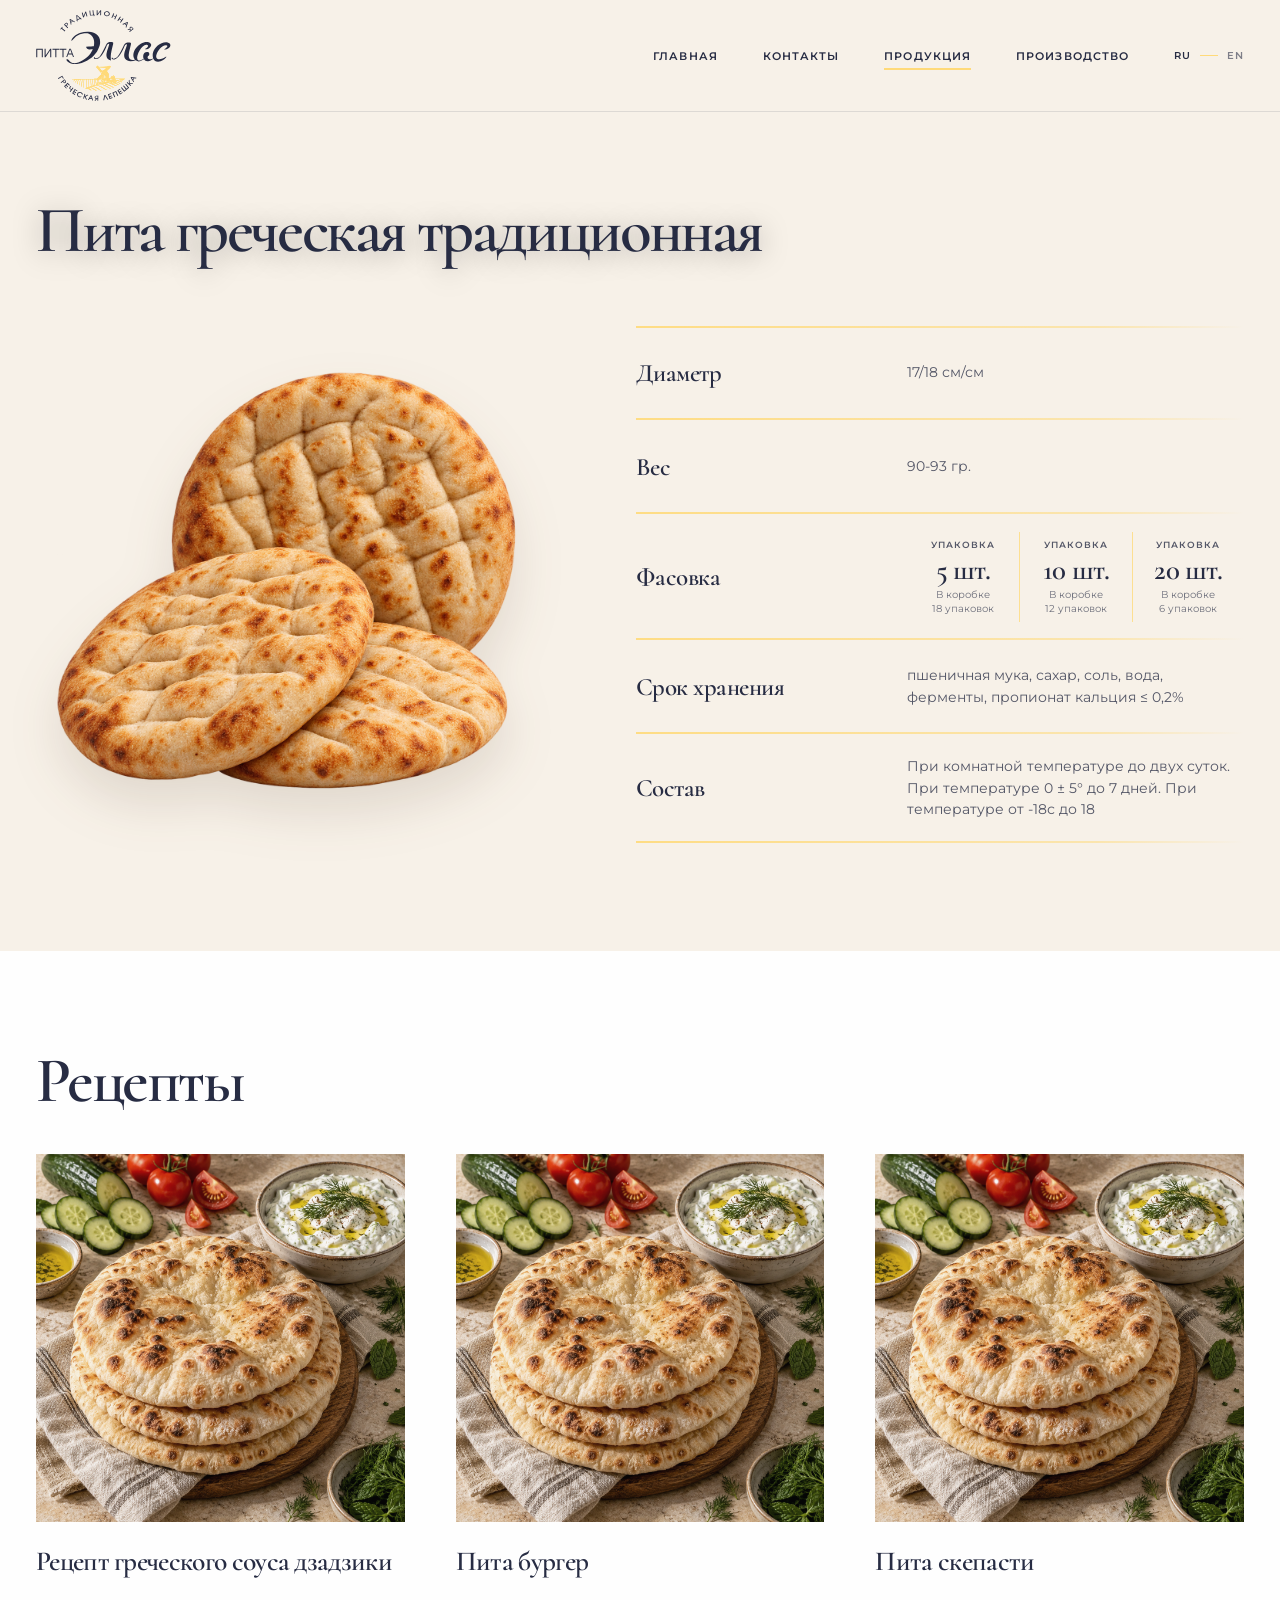
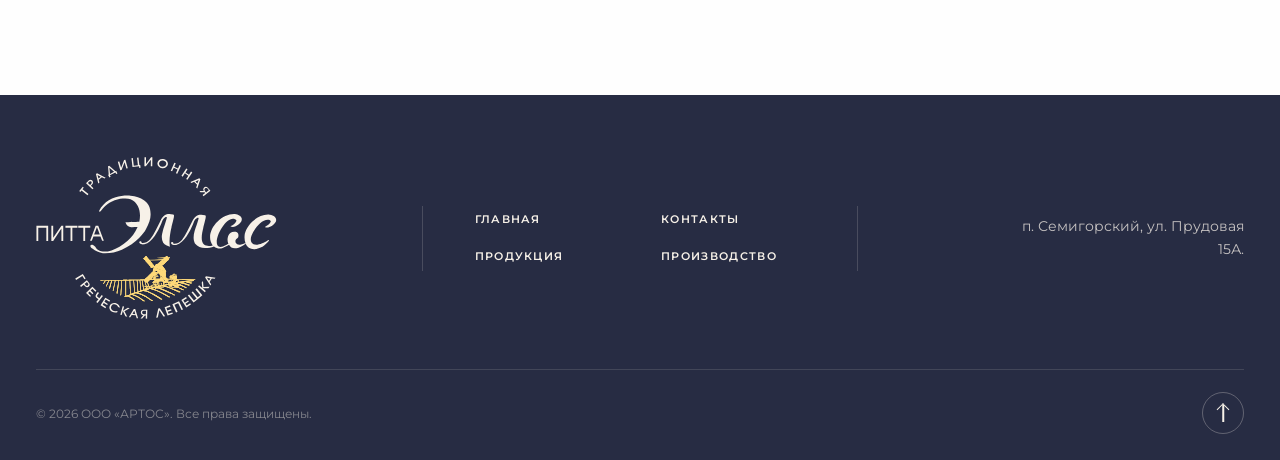
==== commit fb2e56f0: "Add product packing variants" ====
--- a/product.html
+++ b/product.html
@@ -10,7 +10,7 @@
   <link rel="preconnect" href="https://fonts.gstatic.com" crossorigin>
   <link href="https://fonts.googleapis.com/css2?family=Cormorant:ital,wght@0,500;0,600;0,700;1,600&family=Montserrat:wght@400;500;600&display=swap" rel="stylesheet">
   <link rel="stylesheet" href="styles.css?v=28">
-  <link rel="stylesheet" href="product.css?v=6">
+  <link rel="stylesheet" href="product.css?v=8">
 </head>
 <body id="top">
   <header class="header">
@@ -63,9 +63,27 @@
               <dt>Вес</dt>
               <dd>90-93 гр.</dd>
             </div>
-            <div class="product-specs__row">
-              <dt>Кол-во шт. в упаковке</dt>
-              <dd>120 шт.</dd>
+            <div class="product-specs__row product-specs__row--packing">
+              <dt>Фасовка</dt>
+              <dd class="product-specs__packing">
+                <div class="packing-options" aria-label="Варианты фасовки">
+                  <div class="packing-option">
+                    <span class="packing-option__label">Упаковка</span>
+                    <strong>5 шт.</strong>
+                    <span class="packing-option__box">В коробке<br>18 упаковок</span>
+                  </div>
+                  <div class="packing-option">
+                    <span class="packing-option__label">Упаковка</span>
+                    <strong>10 шт.</strong>
+                    <span class="packing-option__box">В коробке<br>12 упаковок</span>
+                  </div>
+                  <div class="packing-option">
+                    <span class="packing-option__label">Упаковка</span>
+                    <strong>20 шт.</strong>
+                    <span class="packing-option__box">В коробке<br>6 упаковок</span>
+                  </div>
+                </div>
+              </dd>
             </div>
             <div class="product-specs__row">
               <dt>Срок хранения</dt>
@@ -85,27 +103,43 @@
         <h2 id="recipes-title">Рецепты</h2>
         <div class="recipes__grid">
           <article class="recipe-card">
-            <div class="recipe-card__visual">
-              <img src="assets/recipe-placeholder-v1.png" alt="">
-            </div>
-            <h3>Рецепт греческого соуса дзадзики</h3>
+            <a class="recipe-card__trigger" href="#recipe-dialog" aria-label="Открыть рецепт греческого соуса дзадзики">
+              <div class="recipe-card__visual">
+                <img src="assets/recipe-placeholder-v1.png" alt="">
+              </div>
+              <h3>Рецепт греческого соуса дзадзики</h3>
+            </a>
           </article>
           <article class="recipe-card">
-            <div class="recipe-card__visual">
-              <img src="assets/recipe-placeholder-v1.png" alt="">
-            </div>
-            <h3>Пита бургер</h3>
+            <a class="recipe-card__trigger" href="#recipe-dialog" aria-label="Открыть рецепт пита бургер">
+              <div class="recipe-card__visual">
+                <img src="assets/recipe-placeholder-v1.png" alt="">
+              </div>
+              <h3>Пита бургер</h3>
+            </a>
           </article>
           <article class="recipe-card">
-            <div class="recipe-card__visual">
-              <img src="assets/recipe-placeholder-v1.png" alt="">
-            </div>
-            <h3>Пита скепасти</h3>
+            <a class="recipe-card__trigger" href="#recipe-dialog" aria-label="Открыть рецепт пита скепасти">
+              <div class="recipe-card__visual">
+                <img src="assets/recipe-placeholder-v1.png" alt="">
+              </div>
+              <h3>Пита скепасти</h3>
+            </a>
           </article>
         </div>
       </div>
     </section>
   </main>
+
+  <dialog class="recipe-dialog" id="recipe-dialog" aria-label="Видео рецепта">
+    <div class="recipe-dialog__media">
+      <img src="assets/recipe-video-placeholder-v2.png" alt="">
+      <button class="recipe-dialog__play" type="button" aria-label="Воспроизвести видео">
+        <span aria-hidden="true"></span>
+      </button>
+      <button class="recipe-dialog__close" type="button" aria-label="Закрыть"></button>
+    </div>
+  </dialog>
 
   <footer class="footer" id="contacts">
     <div class="footer__inner">
@@ -130,6 +164,6 @@
     </div>
   </footer>
 
-  <script src="script.js?v=6"></script>
+  <script src="script.js?v=7"></script>
 </body>
 </html>
--- a/product.css
+++ b/product.css
@@ -103,6 +103,59 @@
   font-size: 14px;
 }
 
+.product-specs__row--packing {
+  min-height: 126px;
+}
+
+.product-specs dd.product-specs__packing {
+  display: block;
+  padding-top: 18px;
+  padding-bottom: 18px;
+}
+
+.packing-options {
+  display: grid;
+  grid-template-columns: repeat(3, minmax(0, 1fr));
+  width: 100%;
+  height: 100%;
+}
+
+.packing-option {
+  display: grid;
+  align-content: center;
+  justify-items: center;
+  gap: 4px;
+  min-width: 0;
+  padding: 0 12px;
+  text-align: center;
+}
+
+.packing-option + .packing-option {
+  border-left: 1px solid rgba(255, 218, 121, .78);
+}
+
+.packing-option__label {
+  font-size: 9px;
+  font-weight: 600;
+  letter-spacing: .11em;
+  text-transform: uppercase;
+}
+
+.packing-option strong {
+  color: var(--navy);
+  font-family: var(--serif);
+  font-size: 29px;
+  font-weight: 600;
+  letter-spacing: -.03em;
+  line-height: 1;
+}
+
+.packing-option__box {
+  color: rgba(39, 44, 67, .65);
+  font-size: 10px;
+  line-height: 1.4;
+}
+
 .recipes {
   padding: 100px 0 118px;
   background: var(--white);
@@ -121,6 +174,11 @@
 
 .recipe-card {
   min-width: 0;
+}
+
+.recipe-card__trigger {
+  display: block;
+  cursor: pointer;
 }
 
 .recipe-card__visual {
@@ -152,6 +210,128 @@
   line-height: 1.08;
 }
 
+.recipe-dialog {
+  width: min(calc(100% - 48px), 980px);
+  max-width: none;
+  padding: 0;
+  overflow: hidden;
+  background: var(--navy);
+  border: 0;
+  box-shadow: 0 32px 100px rgba(19, 21, 29, .46);
+}
+
+.recipe-dialog::backdrop {
+  background: rgba(19, 21, 29, .68);
+  backdrop-filter: blur(6px);
+}
+
+.recipe-dialog[open] {
+  animation: recipe-dialog-in .4s var(--ease) both;
+}
+
+.recipe-dialog__media {
+  position: relative;
+  aspect-ratio: 16 / 9;
+  overflow: hidden;
+}
+
+.recipe-dialog__media::after {
+  content: "";
+  position: absolute;
+  inset: 0;
+  background: rgba(19, 21, 29, .12);
+  pointer-events: none;
+}
+
+.recipe-dialog__media > img {
+  display: block;
+  width: 100%;
+  height: 100%;
+  object-fit: cover;
+}
+
+.recipe-dialog__play {
+  position: absolute;
+  z-index: 2;
+  top: 50%;
+  left: 50%;
+  width: 88px;
+  height: 88px;
+  padding: 0;
+  cursor: pointer;
+  color: var(--navy);
+  background: rgba(255, 218, 121, .92);
+  border: 1px solid var(--yellow);
+  border-radius: 50%;
+  box-shadow: 0 12px 34px rgba(19, 21, 29, .2);
+  transform: translate(-50%, -50%);
+  transition: transform .3s var(--ease), background-color .3s ease;
+}
+
+.recipe-dialog__play span {
+  position: absolute;
+  top: 50%;
+  left: 54%;
+  width: 0;
+  height: 0;
+  border-top: 10px solid transparent;
+  border-bottom: 10px solid transparent;
+  border-left: 16px solid currentColor;
+  transform: translate(-50%, -50%);
+}
+
+.recipe-dialog__play:hover {
+  background: var(--cream);
+  transform: translate(-50%, -50%) scale(1.06);
+}
+
+.recipe-dialog__close {
+  position: absolute;
+  z-index: 3;
+  top: 20px;
+  right: 20px;
+  width: 42px;
+  height: 42px;
+  padding: 0;
+  cursor: pointer;
+  color: var(--white);
+  background: rgba(19, 21, 29, .25);
+  border: 1px solid rgba(254, 254, 254, .72);
+  border-radius: 50%;
+  backdrop-filter: blur(8px);
+  transition: color .25s ease, border-color .25s ease, transform .25s ease;
+}
+
+.recipe-dialog__close::before,
+.recipe-dialog__close::after {
+  content: "";
+  position: absolute;
+  top: 50%;
+  left: 50%;
+  width: 15px;
+  height: 1.5px;
+  background: currentColor;
+}
+
+.recipe-dialog__close::before {
+  transform: translate(-50%, -50%) rotate(45deg);
+}
+
+.recipe-dialog__close::after {
+  transform: translate(-50%, -50%) rotate(-45deg);
+}
+
+.recipe-dialog__close:hover {
+  color: var(--yellow);
+  border-color: var(--yellow);
+  transform: rotate(6deg);
+}
+
+@keyframes recipe-dialog-in {
+  from { opacity: 0; transform: translateY(22px) scale(.985); }
+  to { opacity: 1; transform: none; }
+}
+
 @media (max-width: 980px) {
   .product-detail h1 {
     white-space: normal;
@@ -210,6 +390,31 @@
   .product-specs dd {
     padding-top: 5px;
     border-left: 0;
+  }
+
+  .product-specs__row--packing {
+    min-height: auto;
+  }
+
+  .product-specs dd.product-specs__packing {
+    padding: 10px 0 16px;
+  }
+
+  .packing-option {
+    gap: 3px;
+    padding: 2px 7px;
+  }
+
+  .packing-option__label {
+    font-size: 8px;
+  }
+
+  .packing-option strong {
+    font-size: 24px;
+  }
+
+  .packing-option__box {
+    font-size: 9px;
   }
 
   .recipes {
@@ -222,4 +427,9 @@
     margin-top: 34px;
   }
 
-}
+  .recipe-dialog { width: calc(100% - 24px); }
+  .recipe-dialog__play { width: 68px; height: 68px; }
+  .recipe-dialog__play span { border-top-width: 8px; border-bottom-width: 8px; border-left-width: 13px; }
+  .recipe-dialog__close { top: 12px; right: 12px; width: 36px; height: 36px; }
+
+}
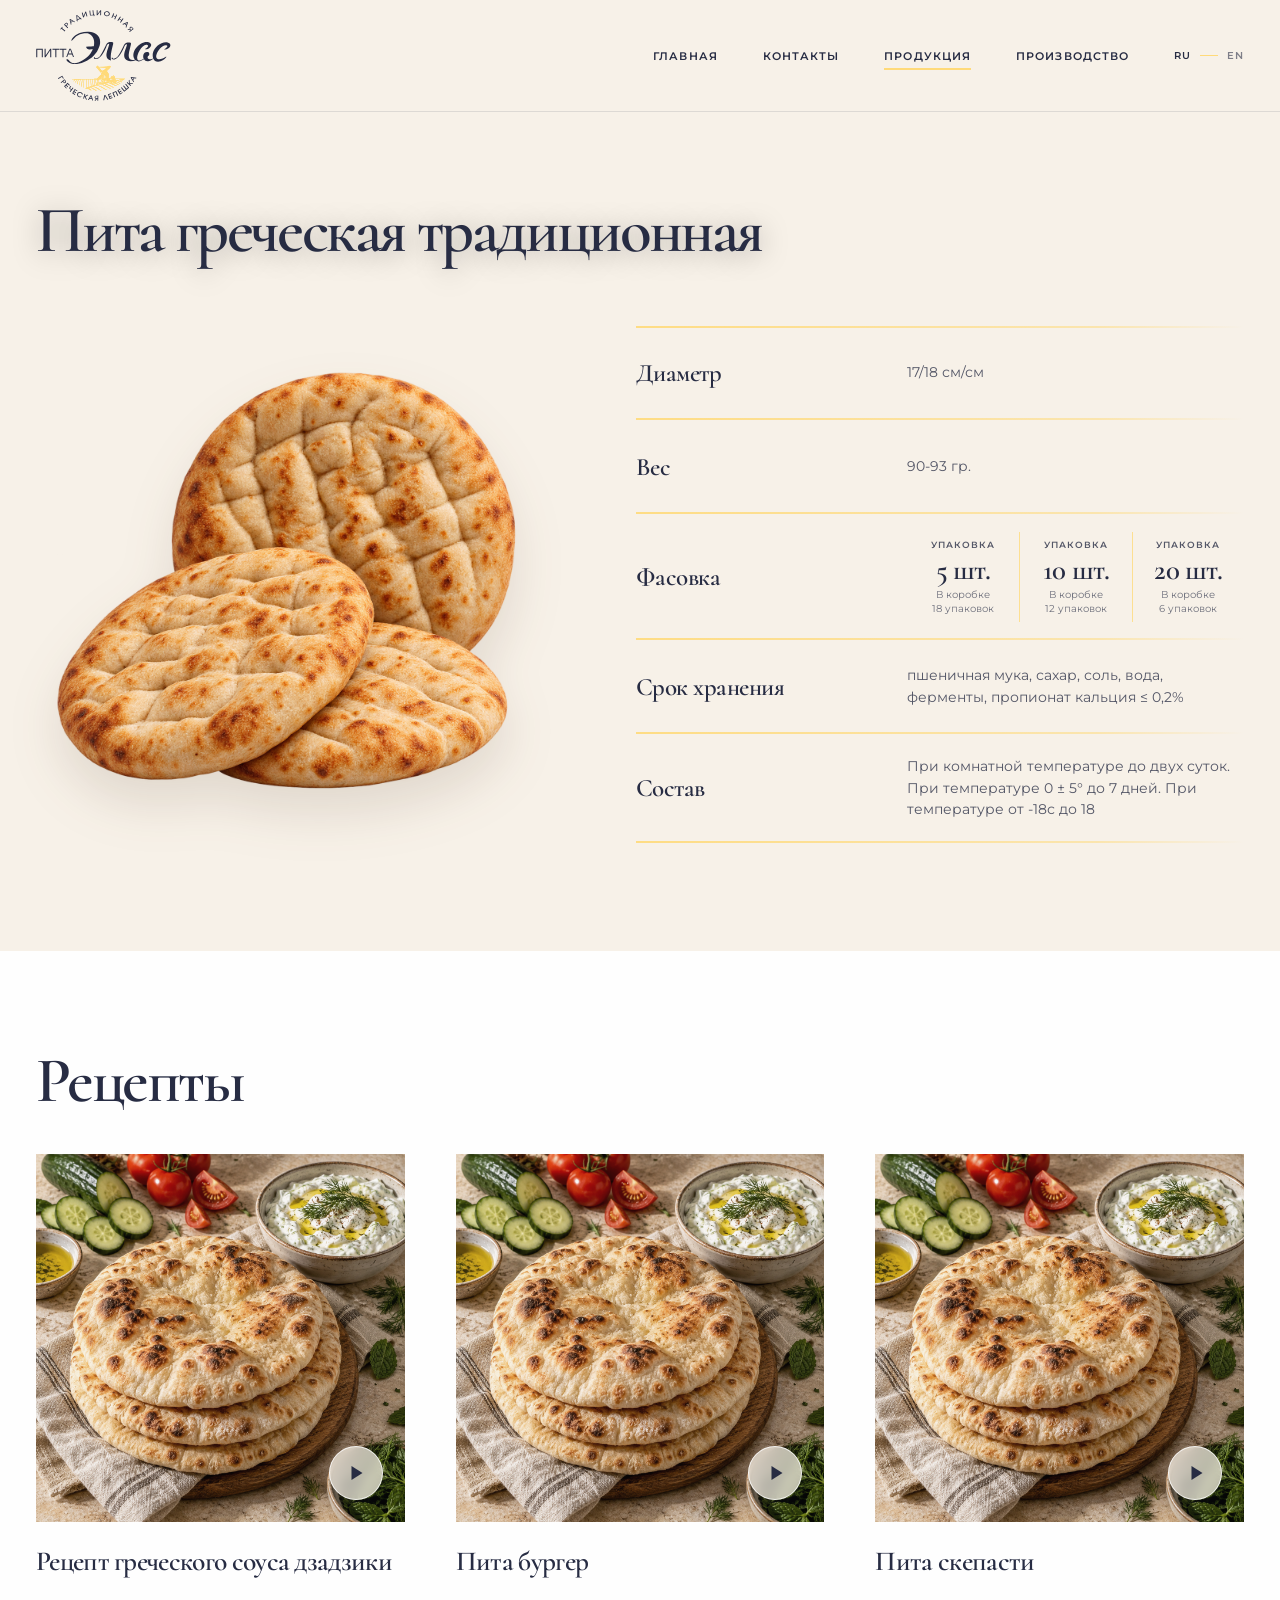
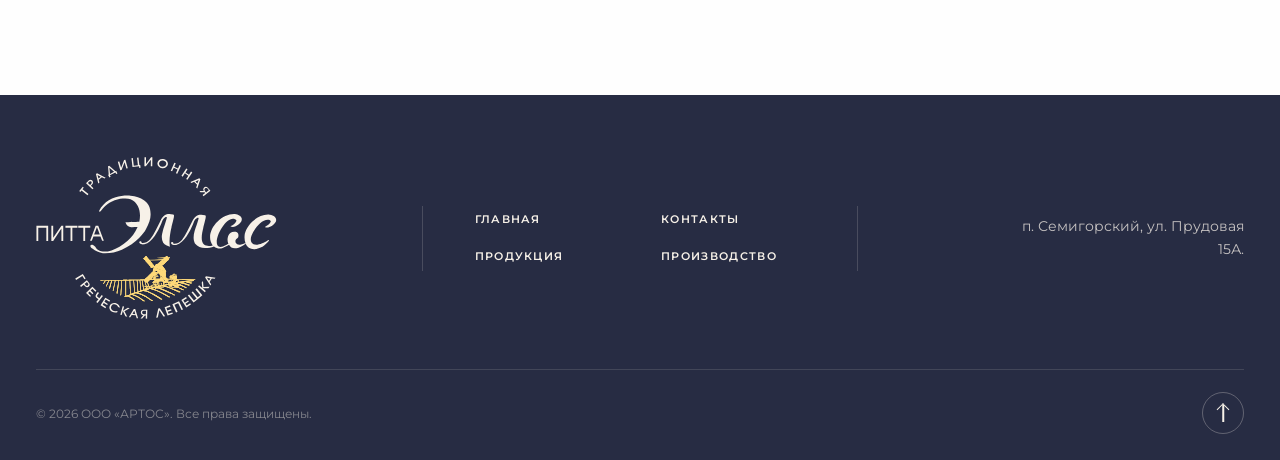
==== commit 3f3a8c68: "Mark recipe cards as videos" ====
--- a/product.html
+++ b/product.html
@@ -10,7 +10,7 @@
   <link rel="preconnect" href="https://fonts.gstatic.com" crossorigin>
   <link href="https://fonts.googleapis.com/css2?family=Cormorant:ital,wght@0,500;0,600;0,700;1,600&family=Montserrat:wght@400;500;600&display=swap" rel="stylesheet">
   <link rel="stylesheet" href="styles.css?v=28">
-  <link rel="stylesheet" href="product.css?v=8">
+  <link rel="stylesheet" href="product.css?v=9">
 </head>
 <body id="top">
   <header class="header">
@@ -106,6 +106,7 @@
             <a class="recipe-card__trigger" href="#recipe-dialog" aria-label="Открыть рецепт греческого соуса дзадзики">
               <div class="recipe-card__visual">
                 <img src="assets/recipe-placeholder-v1.png" alt="">
+                <span class="recipe-card__play" aria-hidden="true"></span>
               </div>
               <h3>Рецепт греческого соуса дзадзики</h3>
             </a>
@@ -114,6 +115,7 @@
             <a class="recipe-card__trigger" href="#recipe-dialog" aria-label="Открыть рецепт пита бургер">
               <div class="recipe-card__visual">
                 <img src="assets/recipe-placeholder-v1.png" alt="">
+                <span class="recipe-card__play" aria-hidden="true"></span>
               </div>
               <h3>Пита бургер</h3>
             </a>
@@ -122,6 +124,7 @@
             <a class="recipe-card__trigger" href="#recipe-dialog" aria-label="Открыть рецепт пита скепасти">
               <div class="recipe-card__visual">
                 <img src="assets/recipe-placeholder-v1.png" alt="">
+                <span class="recipe-card__play" aria-hidden="true"></span>
               </div>
               <h3>Пита скепасти</h3>
             </a>
--- a/product.css
+++ b/product.css
@@ -199,6 +199,39 @@
 .recipe-card:hover .recipe-card__visual img {
   transform: scale(1.035);
   filter: saturate(1) contrast(1);
+}
+
+.recipe-card__play {
+  position: absolute;
+  right: 22px;
+  bottom: 22px;
+  width: 54px;
+  height: 54px;
+  border: 1px solid rgba(254, 254, 254, .82);
+  border-radius: 50%;
+  background: rgba(247, 241, 232, .72);
+  box-shadow: 0 9px 26px rgba(39, 44, 67, .14);
+  backdrop-filter: blur(5px);
+  transition: background-color .3s ease, border-color .3s ease, transform .3s var(--ease);
+}
+
+.recipe-card__play::before {
+  content: "";
+  position: absolute;
+  top: 50%;
+  left: 53%;
+  width: 0;
+  height: 0;
+  border-top: 7px solid transparent;
+  border-bottom: 7px solid transparent;
+  border-left: 11px solid var(--navy);
+  transform: translate(-50%, -50%);
+}
+
+.recipe-card:hover .recipe-card__play {
+  border-color: var(--yellow);
+  background: var(--yellow);
+  transform: scale(1.06);
 }
 
 .recipe-card h3 {
@@ -427,6 +460,13 @@
     margin-top: 34px;
   }
 
+  .recipe-card__play {
+    right: 16px;
+    bottom: 16px;
+    width: 48px;
+    height: 48px;
+  }
+
   .recipe-dialog { width: calc(100% - 24px); }
   .recipe-dialog__play { width: 68px; height: 68px; }
   .recipe-dialog__play span { border-top-width: 8px; border-bottom-width: 8px; border-left-width: 13px; }
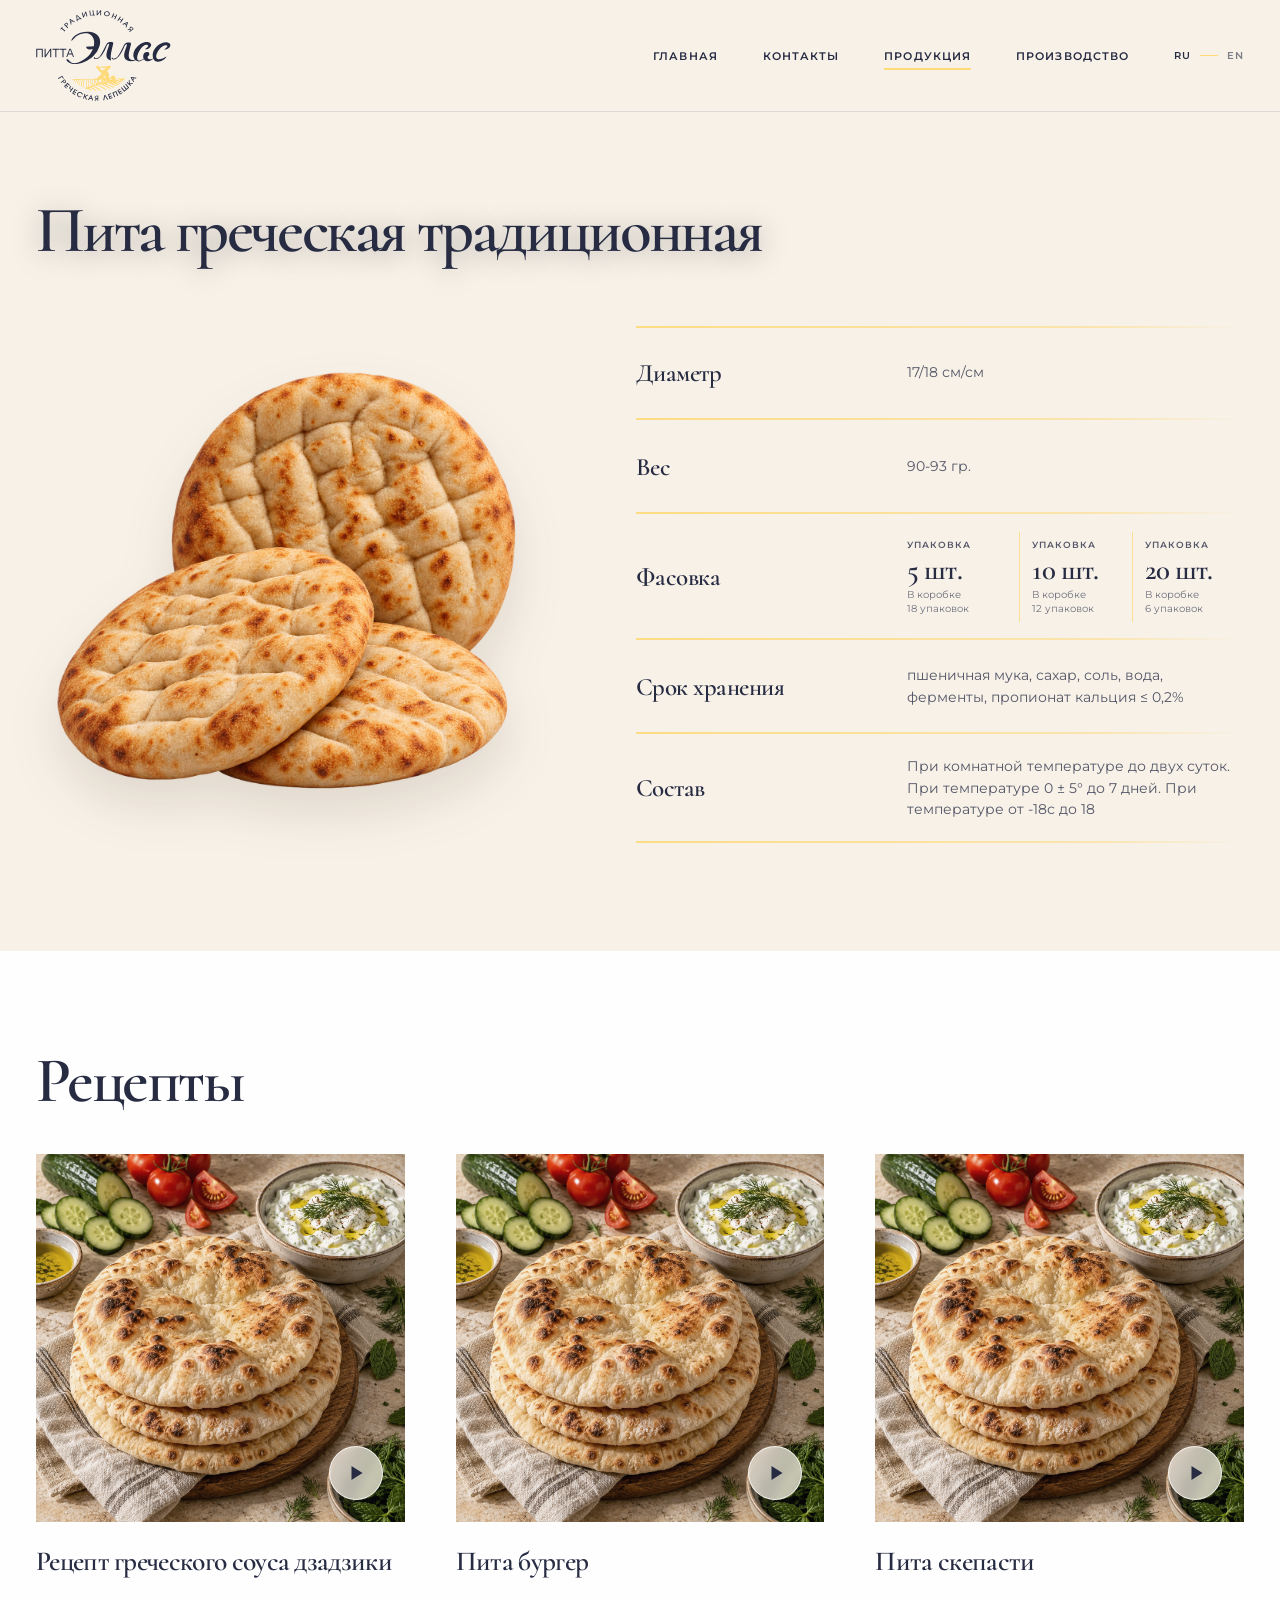
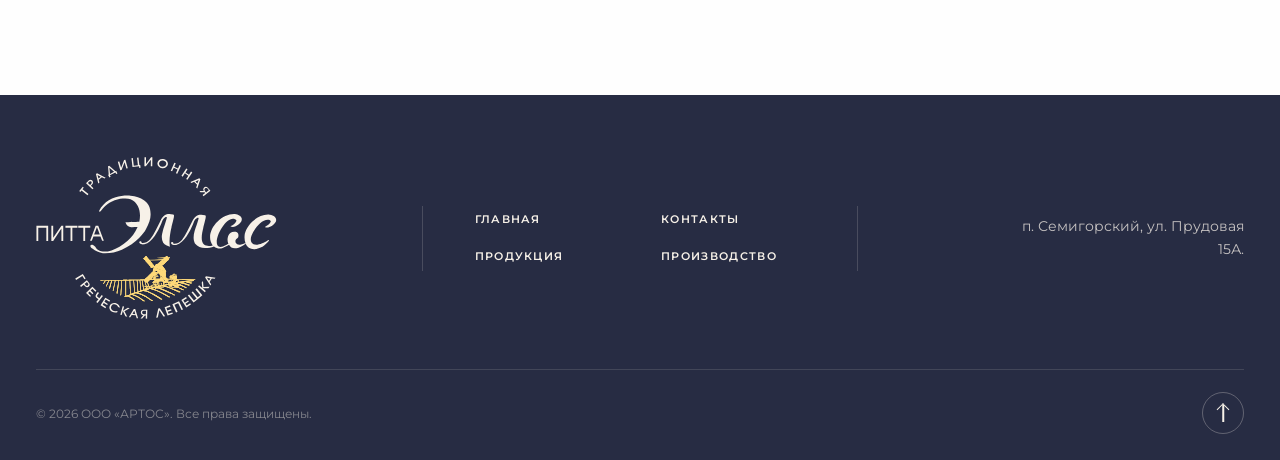
==== commit a2042fdd: "Align product packing details" ====
--- a/product.html
+++ b/product.html
@@ -9,8 +9,8 @@
   <link rel="preconnect" href="https://fonts.googleapis.com">
   <link rel="preconnect" href="https://fonts.gstatic.com" crossorigin>
   <link href="https://fonts.googleapis.com/css2?family=Cormorant:ital,wght@0,500;0,600;0,700;1,600&family=Montserrat:wght@400;500;600&display=swap" rel="stylesheet">
-  <link rel="stylesheet" href="styles.css?v=28">
-  <link rel="stylesheet" href="product.css?v=9">
+  <link rel="stylesheet" href="styles.css?v=29">
+  <link rel="stylesheet" href="product.css?v=10">
 </head>
 <body id="top">
   <header class="header">
--- a/styles.css
+++ b/styles.css
@@ -100,7 +100,7 @@
 
 .header__inner {
   position: relative;
-  width: min(calc(100% - 72px), 1460px);
+  width: min(calc(100% - 72px), 1540px);
   height: 100%;
   margin-inline: auto;
   display: flex;
@@ -193,9 +193,13 @@
 .mobile-menu { display: none; }
 
 .slider-controls {
+  position: absolute;
+  top: 50%;
+  right: 0;
   display: flex;
   flex: 0 0 auto;
   gap: 10px;
+  transform: translateY(-50%);
 }
 
 .slider-arrow {
@@ -231,7 +235,8 @@
 }
 
 .hero__content {
-  width: min(calc(100% - 72px), 1460px);
+  position: relative;
+  width: min(calc(100% - 72px), 1540px);
   min-height: max(650px, calc(100svh - 112px));
   margin-inline: auto;
   padding: 56px 0 70px;
@@ -329,13 +334,13 @@
 }
 
 .hero__toolbar {
-  position: relative;
+  position: static;
   z-index: 15;
   width: 100%;
   margin-top: 34px;
   display: flex;
   align-items: center;
-  justify-content: space-between;
+  justify-content: flex-start;
   gap: 28px;
 }
 
@@ -375,7 +380,7 @@
 }
 
 .benefits__inner {
-  width: min(calc(100% - 72px), 1320px);
+  width: min(calc(100% - 72px), 1540px);
   margin-inline: auto;
   display: grid;
   grid-template-columns: repeat(3, minmax(0, 1fr));
@@ -443,7 +448,7 @@
 }
 
 .about__inner {
-  width: min(calc(100% - 72px), 1320px);
+  width: min(calc(100% - 72px), 1540px);
   margin-inline: auto;
   display: grid;
   grid-template-columns: minmax(0, .9fr) minmax(420px, 1.1fr);
@@ -502,7 +507,7 @@
 }
 
 .products__inner {
-  width: min(calc(100% - 72px), 1320px);
+  width: min(calc(100% - 72px), 1540px);
   margin-inline: auto;
 }
 
@@ -639,7 +644,7 @@
 }
 
 .partners__inner {
-  width: min(calc(100% - 72px), 1320px);
+  width: min(calc(100% - 72px), 1540px);
   margin-inline: auto;
 }
 
@@ -737,7 +742,7 @@
 }
 
 .footer__inner {
-  width: min(calc(100% - 72px), 1380px);
+  width: min(calc(100% - 72px), 1540px);
   margin-inline: auto;
 }
 
@@ -1101,6 +1106,17 @@
     width: calc(100% - 40px);
     min-height: max(680px, calc(100svh - 88px));
     padding: 70px 0 90px;
+  }
+
+  .hero__toolbar {
+    position: relative;
+    justify-content: space-between;
+  }
+
+  .slider-controls {
+    position: static;
+    align-self: flex-end;
+    transform: none;
   }
   h1 { max-width: 620px; }
   .slider-arrow { width: 46px; height: 46px; }
--- a/product.css
+++ b/product.css
@@ -9,7 +9,7 @@
 
 .product-detail__inner,
 .recipes__inner {
-  width: min(calc(100% - 72px), 1320px);
+  width: min(calc(100% - 72px), 1540px);
   margin-inline: auto;
 }
 
@@ -123,11 +123,15 @@
 .packing-option {
   display: grid;
   align-content: center;
-  justify-items: center;
+  justify-items: start;
   gap: 4px;
   min-width: 0;
   padding: 0 12px;
-  text-align: center;
+  text-align: left;
+}
+
+.packing-option:first-child {
+  padding-left: 0;
 }
 
 .packing-option + .packing-option {
